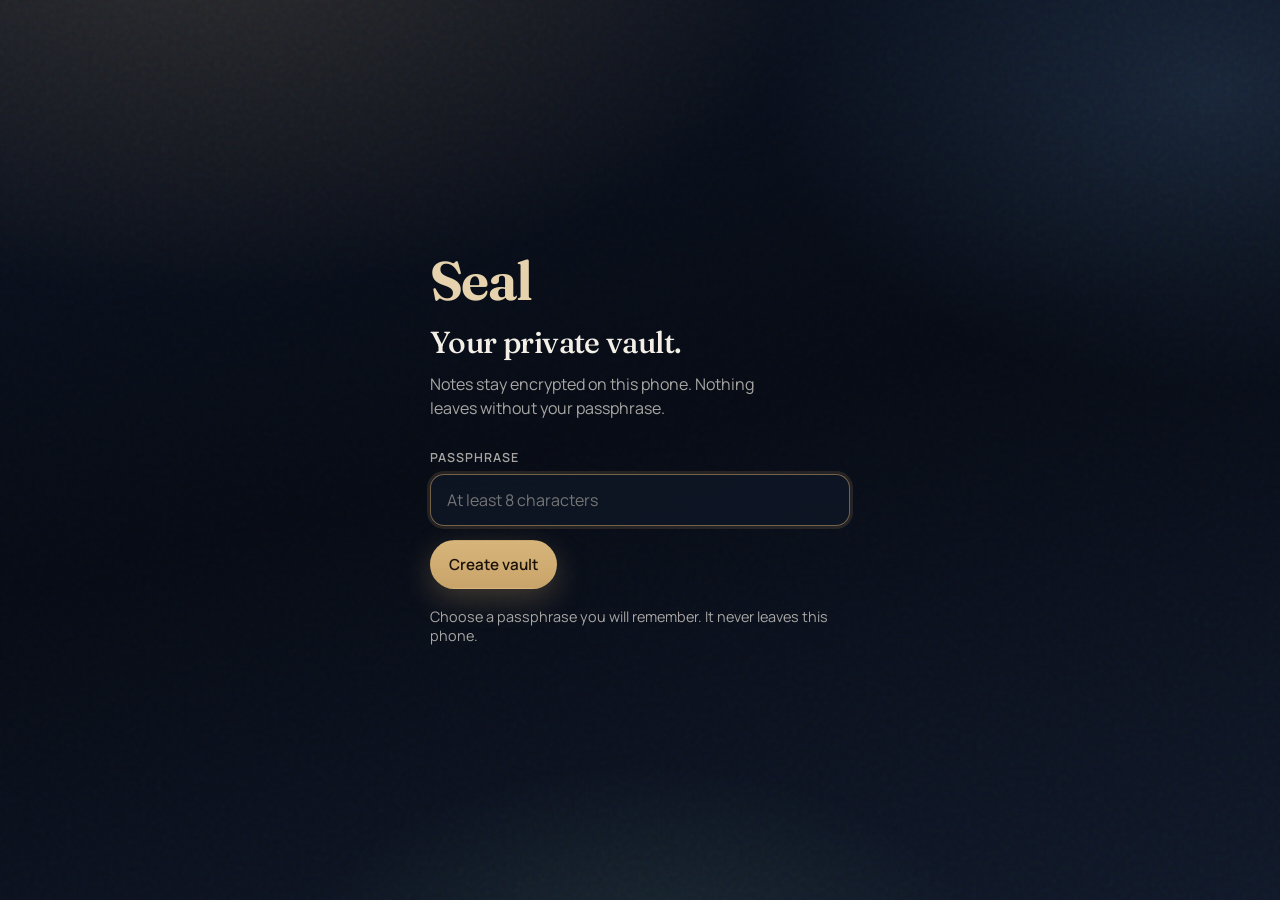
==== seal/index.html @ f80f5303 "Add Seal: private encrypted notes vault for iPhone On-device AES-GCM vault intended for Cursor priva" ====
<!DOCTYPE html>
<html lang="en">
<head>
  <meta charset="utf-8">
  <meta name="viewport" content="width=device-width, initial-scale=1, viewport-fit=cover">
  <meta name="robots" content="noindex, nofollow, noarchive">
  <meta name="referrer" content="no-referrer">
  <meta name="theme-color" content="#0b1220">
  <meta name="apple-mobile-web-app-capable" content="yes">
  <meta name="apple-mobile-web-app-status-bar-style" content="black-translucent">
  <meta name="apple-mobile-web-app-title" content="Seal">
  <meta name="description" content="Private notes vault for your iPhone. Encrypted on device.">
  <title>Seal</title>
  <link rel="icon" href="favicon.svg" type="image/svg+xml">
  <link rel="apple-touch-icon" href="favicon.svg">
  <link rel="preconnect" href="https://fonts.googleapis.com">
  <link rel="preconnect" href="https://fonts.gstatic.com" crossorigin>
  <link href="https://fonts.googleapis.com/css2?family=Fraunces:opsz,wght@9..144,500;9..144,650&family=Manrope:wght@400;500;600;700&display=swap" rel="stylesheet">
  <link rel="stylesheet" href="styles.css">
</head>
<body>
  <div class="atmosphere" aria-hidden="true"></div>

  <section id="gate" class="gate" aria-label="Unlock Seal">
    <div class="gate-inner">
      <p class="brand">Seal</p>
      <h1 class="headline">Your private vault.</h1>
      <p class="lede">Notes stay encrypted on this phone. Nothing leaves without your passphrase.</p>
      <form id="unlock-form" class="unlock" autocomplete="off">
        <label class="field">
          <span class="field-label">Passphrase</span>
          <input
            id="passphrase"
            name="passphrase"
            type="password"
            enterkeyhint="go"
            autocomplete="current-password"
            spellcheck="false"
            required
            minlength="8"
            placeholder="At least 8 characters"
          >
        </label>
        <div class="cta-row">
          <button type="submit" class="btn primary" id="unlock-btn">Unlock</button>
        </div>
        <p class="hint" id="gate-hint"></p>
      </form>
    </div>
  </section>

  <section id="vault" class="vault" hidden aria-label="Vault">
    <header class="topbar">
      <div>
        <p class="brand tiny">Seal</p>
        <p class="who" id="status-line">Unlocked on this device</p>
      </div>
      <button type="button" class="btn icon" id="lock-btn" aria-label="Lock vault">Lock</button>
    </header>

    <div class="composer">
      <label class="field">
        <span class="field-label">New note</span>
        <textarea id="note-body" rows="3" placeholder="Write something only you should see…" maxlength="4000"></textarea>
      </label>
      <button type="button" class="btn primary" id="save-btn">Save note</button>
    </div>

    <div class="list-head">
      <h2>Notes</h2>
      <span id="note-count">0</span>
    </div>
    <ul id="note-list" class="note-list"></ul>
    <p class="empty" id="empty-state" hidden>No notes yet. Your first one stays sealed on this phone.</p>
  </section>

  <script src="app.js" type="module"></script>
</body>
</html>
---- seal/styles.css ----
:root {
  --ink: #070b14;
  --ink-2: #0b1220;
  --panel: rgba(16, 24, 40, 0.72);
  --line: rgba(201, 164, 106, 0.22);
  --gold: #c9a46a;
  --gold-soft: #e6d3ad;
  --text: #f3efe6;
  --muted: rgba(243, 239, 230, 0.68);
  --danger: #d97868;
  --ok: #7fbf9a;
  --shadow: 0 24px 80px rgba(0, 0, 0, 0.45);
  --radius: 18px;
  --font-display: "Fraunces", Georgia, serif;
  --font-body: "Manrope", system-ui, sans-serif;
  --safe-top: env(safe-area-inset-top, 0px);
  --safe-bottom: env(safe-area-inset-bottom, 0px);
}

* {
  box-sizing: border-box;
}

html, body {
  margin: 0;
  min-height: 100%;
  background: var(--ink);
  color: var(--text);
  font-family: var(--font-body);
  -webkit-font-smoothing: antialiased;
  text-rendering: optimizeLegibility;
}

body {
  min-height: 100dvh;
  overflow-x: hidden;
}

.atmosphere {
  position: fixed;
  inset: 0;
  z-index: 0;
  background:
    radial-gradient(1200px 700px at 15% -10%, rgba(201, 164, 106, 0.18), transparent 55%),
    radial-gradient(900px 600px at 95% 10%, rgba(79, 120, 168, 0.22), transparent 50%),
    radial-gradient(800px 500px at 50% 110%, rgba(127, 191, 154, 0.12), transparent 45%),
    linear-gradient(165deg, #0b1220 0%, #070b14 48%, #101828 100%);
  pointer-events: none;
}

.atmosphere::after {
  content: "";
  position: absolute;
  inset: 0;
  opacity: 0.35;
  background-image: url("data:image/svg+xml,%3Csvg viewBox='0 0 200 200' xmlns='http://www.w3.org/2000/svg'%3E%3Cfilter id='n'%3E%3CfeTurbulence type='fractalNoise' baseFrequency='0.85' numOctaves='3' stitchTiles='stitch'/%3E%3C/filter%3E%3Crect width='100%25' height='100%25' filter='url(%23n)' opacity='0.55'/%3E%3C/svg%3E");
  mix-blend-mode: soft-light;
}

.gate,
.vault {
  position: relative;
  z-index: 1;
}

.gate {
  min-height: 100dvh;
  display: grid;
  place-items: center;
  padding:
    calc(28px + var(--safe-top))
    22px
    calc(28px + var(--safe-bottom));
}

.gate-inner {
  width: min(100%, 420px);
  animation: rise 700ms cubic-bezier(0.22, 1, 0.36, 1) both;
}

.brand {
  margin: 0 0 18px;
  font-family: var(--font-display);
  font-size: clamp(2.6rem, 10vw, 3.4rem);
  font-weight: 650;
  letter-spacing: -0.03em;
  line-height: 0.95;
  color: var(--gold-soft);
}

.brand.tiny {
  font-size: 1.35rem;
  margin: 0 0 4px;
}

.headline {
  margin: 0 0 12px;
  font-family: var(--font-display);
  font-size: clamp(1.55rem, 5.5vw, 1.9rem);
  font-weight: 500;
  letter-spacing: -0.02em;
  line-height: 1.15;
}

.lede {
  margin: 0 0 28px;
  color: var(--muted);
  font-size: 1rem;
  line-height: 1.55;
  max-width: 34ch;
}

.unlock,
.composer {
  display: grid;
  gap: 14px;
}

.field {
  display: grid;
  gap: 8px;
}

.field-label {
  font-size: 0.78rem;
  font-weight: 600;
  letter-spacing: 0.08em;
  text-transform: uppercase;
  color: var(--muted);
}

input,
textarea {
  width: 100%;
  border: 1px solid var(--line);
  background: var(--panel);
  color: var(--text);
  border-radius: 14px;
  padding: 14px 16px;
  font: inherit;
  font-size: 1rem;
  outline: none;
  backdrop-filter: blur(14px);
  -webkit-backdrop-filter: blur(14px);
  box-shadow: inset 0 1px 0 rgba(255, 255, 255, 0.04);
  transition: border-color 180ms ease, box-shadow 180ms ease;
}

textarea {
  resize: vertical;
  min-height: 96px;
}

input:focus,
textarea:focus {
  border-color: rgba(201, 164, 106, 0.55);
  box-shadow: 0 0 0 3px rgba(201, 164, 106, 0.15);
}

.cta-row {
  display: flex;
  gap: 10px;
  flex-wrap: wrap;
}

.btn {
  appearance: none;
  border: 1px solid transparent;
  border-radius: 999px;
  padding: 13px 18px;
  font: inherit;
  font-weight: 600;
  font-size: 0.95rem;
  cursor: pointer;
  transition: transform 160ms ease, background 160ms ease, border-color 160ms ease, opacity 160ms ease;
}

.btn:active {
  transform: scale(0.98);
}

.btn.primary {
  background: linear-gradient(180deg, #d7b57a 0%, #c9a46a 100%);
  color: #1a1208;
  box-shadow: 0 10px 30px rgba(201, 164, 106, 0.28);
}

.btn.ghost {
  background: transparent;
  border-color: var(--line);
  color: var(--gold-soft);
}

.btn.icon {
  background: rgba(255, 255, 255, 0.04);
  border-color: var(--line);
  color: var(--text);
  padding-inline: 16px;
}

.btn.danger {
  background: transparent;
  border-color: rgba(217, 120, 104, 0.35);
  color: var(--danger);
  padding: 8px 12px;
  font-size: 0.82rem;
}

.hint {
  min-height: 1.3em;
  margin: 4px 0 0;
  color: var(--muted);
  font-size: 0.9rem;
}

.hint.error {
  color: var(--danger);
}

.hint.ok {
  color: var(--ok);
}

.vault {
  width: min(100%, 720px);
  margin: 0 auto;
  padding:
    calc(18px + var(--safe-top))
    18px
    calc(28px + var(--safe-bottom));
  animation: rise 500ms cubic-bezier(0.22, 1, 0.36, 1) both;
}

.topbar {
  display: flex;
  align-items: flex-start;
  justify-content: space-between;
  gap: 16px;
  margin-bottom: 22px;
}

.who {
  margin: 0;
  color: var(--muted);
  font-size: 0.9rem;
}

.composer {
  margin-bottom: 28px;
  padding: 16px;
  border: 1px solid var(--line);
  border-radius: var(--radius);
  background: var(--panel);
  backdrop-filter: blur(16px);
  -webkit-backdrop-filter: blur(16px);
  box-shadow: var(--shadow);
}

.list-head {
  display: flex;
  align-items: baseline;
  justify-content: space-between;
  margin-bottom: 12px;
}

.list-head h2 {
  margin: 0;
  font-family: var(--font-display);
  font-size: 1.35rem;
  font-weight: 500;
}

.list-head span {
  color: var(--muted);
  font-size: 0.9rem;
}

.note-list {
  list-style: none;
  margin: 0;
  padding: 0;
  display: grid;
  gap: 10px;
}

.note-item {
  border: 1px solid var(--line);
  border-radius: 16px;
  background: rgba(12, 18, 30, 0.78);
  padding: 14px 14px 12px;
  animation: rise 420ms cubic-bezier(0.22, 1, 0.36, 1) both;
}

.note-item p {
  margin: 0 0 12px;
  white-space: pre-wrap;
  word-break: break-word;
  line-height: 1.5;
  font-size: 0.98rem;
}

.note-meta {
  display: flex;
  align-items: center;
  justify-content: space-between;
  gap: 10px;
  color: var(--muted);
  font-size: 0.78rem;
}

.empty {
  color: var(--muted);
  line-height: 1.5;
}

[hidden] {
  display: none !important;
}

@keyframes rise {
  from {
    opacity: 0;
    transform: translateY(14px);
  }
  to {
    opacity: 1;
    transform: translateY(0);
  }
}

@media (prefers-reduced-motion: reduce) {
  .gate-inner,
  .vault,
  .note-item {
    animation: none;
  }
}
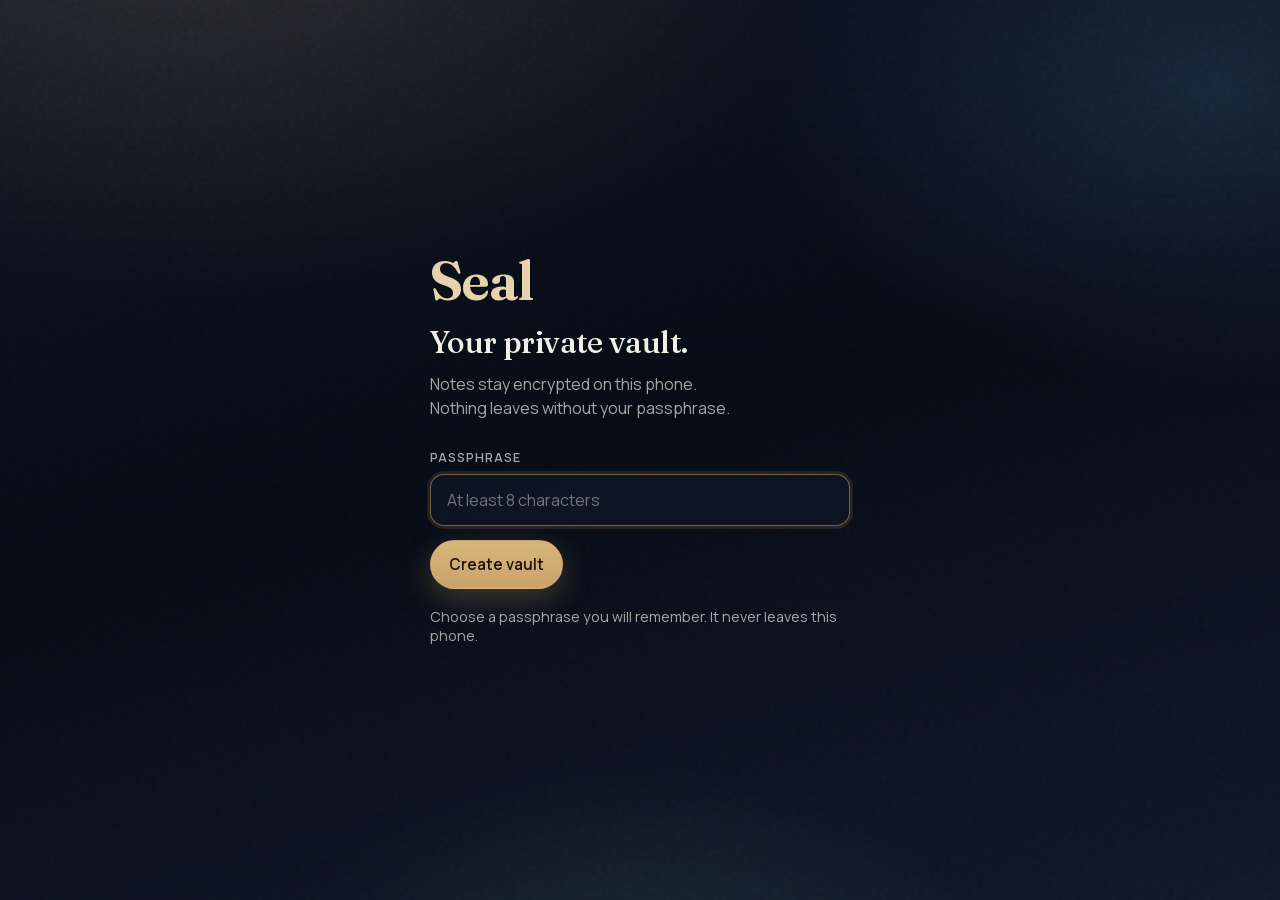
==== commit 7d3193fc: "Self-host Seal fonts so the vault needs no Google requests" ====
--- a/seal/index.html
+++ b/seal/index.html
@@ -13,9 +13,7 @@
   <title>Seal</title>
   <link rel="icon" href="favicon.svg" type="image/svg+xml">
   <link rel="apple-touch-icon" href="favicon.svg">
-  <link rel="preconnect" href="https://fonts.googleapis.com">
-  <link rel="preconnect" href="https://fonts.gstatic.com" crossorigin>
-  <link href="https://fonts.googleapis.com/css2?family=Fraunces:opsz,wght@9..144,500;9..144,650&family=Manrope:wght@400;500;600;700&display=swap" rel="stylesheet">
+  <link rel="stylesheet" href="fonts/fonts.css">
   <link rel="stylesheet" href="styles.css">
 </head>
 <body>
--- a/seal/fonts/fonts.css
+++ b/seal/fonts/fonts.css
@@ -0,0 +1,270 @@
+/* vietnamese */
+@font-face {
+  font-family: 'Fraunces';
+  font-style: normal;
+  font-weight: 500;
+  font-display: swap;
+  src: url(f0.woff2) format('woff2');
+  unicode-range: U+0102-0103, U+0110-0111, U+0128-0129, U+0168-0169, U+01A0-01A1, U+01AF-01B0, U+0300-0301, U+0303-0304, U+0308-0309, U+0323, U+0329, U+1EA0-1EF9, U+20AB;
+}
+/* latin-ext */
+@font-face {
+  font-family: 'Fraunces';
+  font-style: normal;
+  font-weight: 500;
+  font-display: swap;
+  src: url(f1.woff2) format('woff2');
+  unicode-range: U+0100-02BA, U+02BD-02C5, U+02C7-02CC, U+02CE-02D7, U+02DD-02FF, U+0304, U+0308, U+0329, U+1D00-1DBF, U+1E00-1E9F, U+1EF2-1EFF, U+2020, U+20A0-20AB, U+20AD-20C4, U+2113, U+2C60-2C7F, U+A720-A7FF;
+}
+/* latin */
+@font-face {
+  font-family: 'Fraunces';
+  font-style: normal;
+  font-weight: 500;
+  font-display: swap;
+  src: url(f2.woff2) format('woff2');
+  unicode-range: U+0000-00FF, U+0131, U+0152-0153, U+02BB-02BC, U+02C6, U+02DA, U+02DC, U+0304, U+0308, U+0329, U+2000-206F, U+20AC, U+2122, U+2191, U+2193, U+2212, U+2215, U+FEFF, U+FFFD;
+}
+/* vietnamese */
+@font-face {
+  font-family: 'Fraunces';
+  font-style: normal;
+  font-weight: 650;
+  font-display: swap;
+  src: url(f0.woff2) format('woff2');
+  unicode-range: U+0102-0103, U+0110-0111, U+0128-0129, U+0168-0169, U+01A0-01A1, U+01AF-01B0, U+0300-0301, U+0303-0304, U+0308-0309, U+0323, U+0329, U+1EA0-1EF9, U+20AB;
+}
+/* latin-ext */
+@font-face {
+  font-family: 'Fraunces';
+  font-style: normal;
+  font-weight: 650;
+  font-display: swap;
+  src: url(f1.woff2) format('woff2');
+  unicode-range: U+0100-02BA, U+02BD-02C5, U+02C7-02CC, U+02CE-02D7, U+02DD-02FF, U+0304, U+0308, U+0329, U+1D00-1DBF, U+1E00-1E9F, U+1EF2-1EFF, U+2020, U+20A0-20AB, U+20AD-20C4, U+2113, U+2C60-2C7F, U+A720-A7FF;
+}
+/* latin */
+@font-face {
+  font-family: 'Fraunces';
+  font-style: normal;
+  font-weight: 650;
+  font-display: swap;
+  src: url(f2.woff2) format('woff2');
+  unicode-range: U+0000-00FF, U+0131, U+0152-0153, U+02BB-02BC, U+02C6, U+02DA, U+02DC, U+0304, U+0308, U+0329, U+2000-206F, U+20AC, U+2122, U+2191, U+2193, U+2212, U+2215, U+FEFF, U+FFFD;
+}
+/* cyrillic-ext */
+@font-face {
+  font-family: 'Manrope';
+  font-style: normal;
+  font-weight: 400;
+  font-display: swap;
+  src: url(f3.woff2) format('woff2');
+  unicode-range: U+0460-052F, U+1C80-1C8A, U+20B4, U+2DE0-2DFF, U+A640-A69F, U+FE2E-FE2F;
+}
+/* cyrillic */
+@font-face {
+  font-family: 'Manrope';
+  font-style: normal;
+  font-weight: 400;
+  font-display: swap;
+  src: url(f4.woff2) format('woff2');
+  unicode-range: U+0301, U+0400-045F, U+0490-0491, U+04B0-04B1, U+2116;
+}
+/* greek */
+@font-face {
+  font-family: 'Manrope';
+  font-style: normal;
+  font-weight: 400;
+  font-display: swap;
+  src: url(f5.woff2) format('woff2');
+  unicode-range: U+0370-0377, U+037A-037F, U+0384-038A, U+038C, U+038E-03A1, U+03A3-03FF;
+}
+/* vietnamese */
+@font-face {
+  font-family: 'Manrope';
+  font-style: normal;
+  font-weight: 400;
+  font-display: swap;
+  src: url(f6.woff2) format('woff2');
+  unicode-range: U+0102-0103, U+0110-0111, U+0128-0129, U+0168-0169, U+01A0-01A1, U+01AF-01B0, U+0300-0301, U+0303-0304, U+0308-0309, U+0323, U+0329, U+1EA0-1EF9, U+20AB;
+}
+/* latin-ext */
+@font-face {
+  font-family: 'Manrope';
+  font-style: normal;
+  font-weight: 400;
+  font-display: swap;
+  src: url(f7.woff2) format('woff2');
+  unicode-range: U+0100-02BA, U+02BD-02C5, U+02C7-02CC, U+02CE-02D7, U+02DD-02FF, U+0304, U+0308, U+0329, U+1D00-1DBF, U+1E00-1E9F, U+1EF2-1EFF, U+2020, U+20A0-20AB, U+20AD-20C4, U+2113, U+2C60-2C7F, U+A720-A7FF;
+}
+/* latin */
+@font-face {
+  font-family: 'Manrope';
+  font-style: normal;
+  font-weight: 400;
+  font-display: swap;
+  src: url(f8.woff2) format('woff2');
+  unicode-range: U+0000-00FF, U+0131, U+0152-0153, U+02BB-02BC, U+02C6, U+02DA, U+02DC, U+0304, U+0308, U+0329, U+2000-206F, U+20AC, U+2122, U+2191, U+2193, U+2212, U+2215, U+FEFF, U+FFFD;
+}
+/* cyrillic-ext */
+@font-face {
+  font-family: 'Manrope';
+  font-style: normal;
+  font-weight: 500;
+  font-display: swap;
+  src: url(f3.woff2) format('woff2');
+  unicode-range: U+0460-052F, U+1C80-1C8A, U+20B4, U+2DE0-2DFF, U+A640-A69F, U+FE2E-FE2F;
+}
+/* cyrillic */
+@font-face {
+  font-family: 'Manrope';
+  font-style: normal;
+  font-weight: 500;
+  font-display: swap;
+  src: url(f4.woff2) format('woff2');
+  unicode-range: U+0301, U+0400-045F, U+0490-0491, U+04B0-04B1, U+2116;
+}
+/* greek */
+@font-face {
+  font-family: 'Manrope';
+  font-style: normal;
+  font-weight: 500;
+  font-display: swap;
+  src: url(f5.woff2) format('woff2');
+  unicode-range: U+0370-0377, U+037A-037F, U+0384-038A, U+038C, U+038E-03A1, U+03A3-03FF;
+}
+/* vietnamese */
+@font-face {
+  font-family: 'Manrope';
+  font-style: normal;
+  font-weight: 500;
+  font-display: swap;
+  src: url(f6.woff2) format('woff2');
+  unicode-range: U+0102-0103, U+0110-0111, U+0128-0129, U+0168-0169, U+01A0-01A1, U+01AF-01B0, U+0300-0301, U+0303-0304, U+0308-0309, U+0323, U+0329, U+1EA0-1EF9, U+20AB;
+}
+/* latin-ext */
+@font-face {
+  font-family: 'Manrope';
+  font-style: normal;
+  font-weight: 500;
+  font-display: swap;
+  src: url(f7.woff2) format('woff2');
+  unicode-range: U+0100-02BA, U+02BD-02C5, U+02C7-02CC, U+02CE-02D7, U+02DD-02FF, U+0304, U+0308, U+0329, U+1D00-1DBF, U+1E00-1E9F, U+1EF2-1EFF, U+2020, U+20A0-20AB, U+20AD-20C4, U+2113, U+2C60-2C7F, U+A720-A7FF;
+}
+/* latin */
+@font-face {
+  font-family: 'Manrope';
+  font-style: normal;
+  font-weight: 500;
+  font-display: swap;
+  src: url(f8.woff2) format('woff2');
+  unicode-range: U+0000-00FF, U+0131, U+0152-0153, U+02BB-02BC, U+02C6, U+02DA, U+02DC, U+0304, U+0308, U+0329, U+2000-206F, U+20AC, U+2122, U+2191, U+2193, U+2212, U+2215, U+FEFF, U+FFFD;
+}
+/* cyrillic-ext */
+@font-face {
+  font-family: 'Manrope';
+  font-style: normal;
+  font-weight: 600;
+  font-display: swap;
+  src: url(f3.woff2) format('woff2');
+  unicode-range: U+0460-052F, U+1C80-1C8A, U+20B4, U+2DE0-2DFF, U+A640-A69F, U+FE2E-FE2F;
+}
+/* cyrillic */
+@font-face {
+  font-family: 'Manrope';
+  font-style: normal;
+  font-weight: 600;
+  font-display: swap;
+  src: url(f4.woff2) format('woff2');
+  unicode-range: U+0301, U+0400-045F, U+0490-0491, U+04B0-04B1, U+2116;
+}
+/* greek */
+@font-face {
+  font-family: 'Manrope';
+  font-style: normal;
+  font-weight: 600;
+  font-display: swap;
+  src: url(f5.woff2) format('woff2');
+  unicode-range: U+0370-0377, U+037A-037F, U+0384-038A, U+038C, U+038E-03A1, U+03A3-03FF;
+}
+/* vietnamese */
+@font-face {
+  font-family: 'Manrope';
+  font-style: normal;
+  font-weight: 600;
+  font-display: swap;
+  src: url(f6.woff2) format('woff2');
+  unicode-range: U+0102-0103, U+0110-0111, U+0128-0129, U+0168-0169, U+01A0-01A1, U+01AF-01B0, U+0300-0301, U+0303-0304, U+0308-0309, U+0323, U+0329, U+1EA0-1EF9, U+20AB;
+}
+/* latin-ext */
+@font-face {
+  font-family: 'Manrope';
+  font-style: normal;
+  font-weight: 600;
+  font-display: swap;
+  src: url(f7.woff2) format('woff2');
+  unicode-range: U+0100-02BA, U+02BD-02C5, U+02C7-02CC, U+02CE-02D7, U+02DD-02FF, U+0304, U+0308, U+0329, U+1D00-1DBF, U+1E00-1E9F, U+1EF2-1EFF, U+2020, U+20A0-20AB, U+20AD-20C4, U+2113, U+2C60-2C7F, U+A720-A7FF;
+}
+/* latin */
+@font-face {
+  font-family: 'Manrope';
+  font-style: normal;
+  font-weight: 600;
+  font-display: swap;
+  src: url(f8.woff2) format('woff2');
+  unicode-range: U+0000-00FF, U+0131, U+0152-0153, U+02BB-02BC, U+02C6, U+02DA, U+02DC, U+0304, U+0308, U+0329, U+2000-206F, U+20AC, U+2122, U+2191, U+2193, U+2212, U+2215, U+FEFF, U+FFFD;
+}
+/* cyrillic-ext */
+@font-face {
+  font-family: 'Manrope';
+  font-style: normal;
+  font-weight: 700;
+  font-display: swap;
+  src: url(f3.woff2) format('woff2');
+  unicode-range: U+0460-052F, U+1C80-1C8A, U+20B4, U+2DE0-2DFF, U+A640-A69F, U+FE2E-FE2F;
+}
+/* cyrillic */
+@font-face {
+  font-family: 'Manrope';
+  font-style: normal;
+  font-weight: 700;
+  font-display: swap;
+  src: url(f4.woff2) format('woff2');
+  unicode-range: U+0301, U+0400-045F, U+0490-0491, U+04B0-04B1, U+2116;
+}
+/* greek */
+@font-face {
+  font-family: 'Manrope';
+  font-style: normal;
+  font-weight: 700;
+  font-display: swap;
+  src: url(f5.woff2) format('woff2');
+  unicode-range: U+0370-0377, U+037A-037F, U+0384-038A, U+038C, U+038E-03A1, U+03A3-03FF;
+}
+/* vietnamese */
+@font-face {
+  font-family: 'Manrope';
+  font-style: normal;
+  font-weight: 700;
+  font-display: swap;
+  src: url(f6.woff2) format('woff2');
+  unicode-range: U+0102-0103, U+0110-0111, U+0128-0129, U+0168-0169, U+01A0-01A1, U+01AF-01B0, U+0300-0301, U+0303-0304, U+0308-0309, U+0323, U+0329, U+1EA0-1EF9, U+20AB;
+}
+/* latin-ext */
+@font-face {
+  font-family: 'Manrope';
+  font-style: normal;
+  font-weight: 700;
+  font-display: swap;
+  src: url(f7.woff2) format('woff2');
+  unicode-range: U+0100-02BA, U+02BD-02C5, U+02C7-02CC, U+02CE-02D7, U+02DD-02FF, U+0304, U+0308, U+0329, U+1D00-1DBF, U+1E00-1E9F, U+1EF2-1EFF, U+2020, U+20A0-20AB, U+20AD-20C4, U+2113, U+2C60-2C7F, U+A720-A7FF;
+}
+/* latin */
+@font-face {
+  font-family: 'Manrope';
+  font-style: normal;
+  font-weight: 700;
+  font-display: swap;
+  src: url(f8.woff2) format('woff2');
+  unicode-range: U+0000-00FF, U+0131, U+0152-0153, U+02BB-02BC, U+02C6, U+02DA, U+02DC, U+0304, U+0308, U+0329, U+2000-206F, U+20AC, U+2122, U+2191, U+2193, U+2212, U+2215, U+FEFF, U+FFFD;
+}
